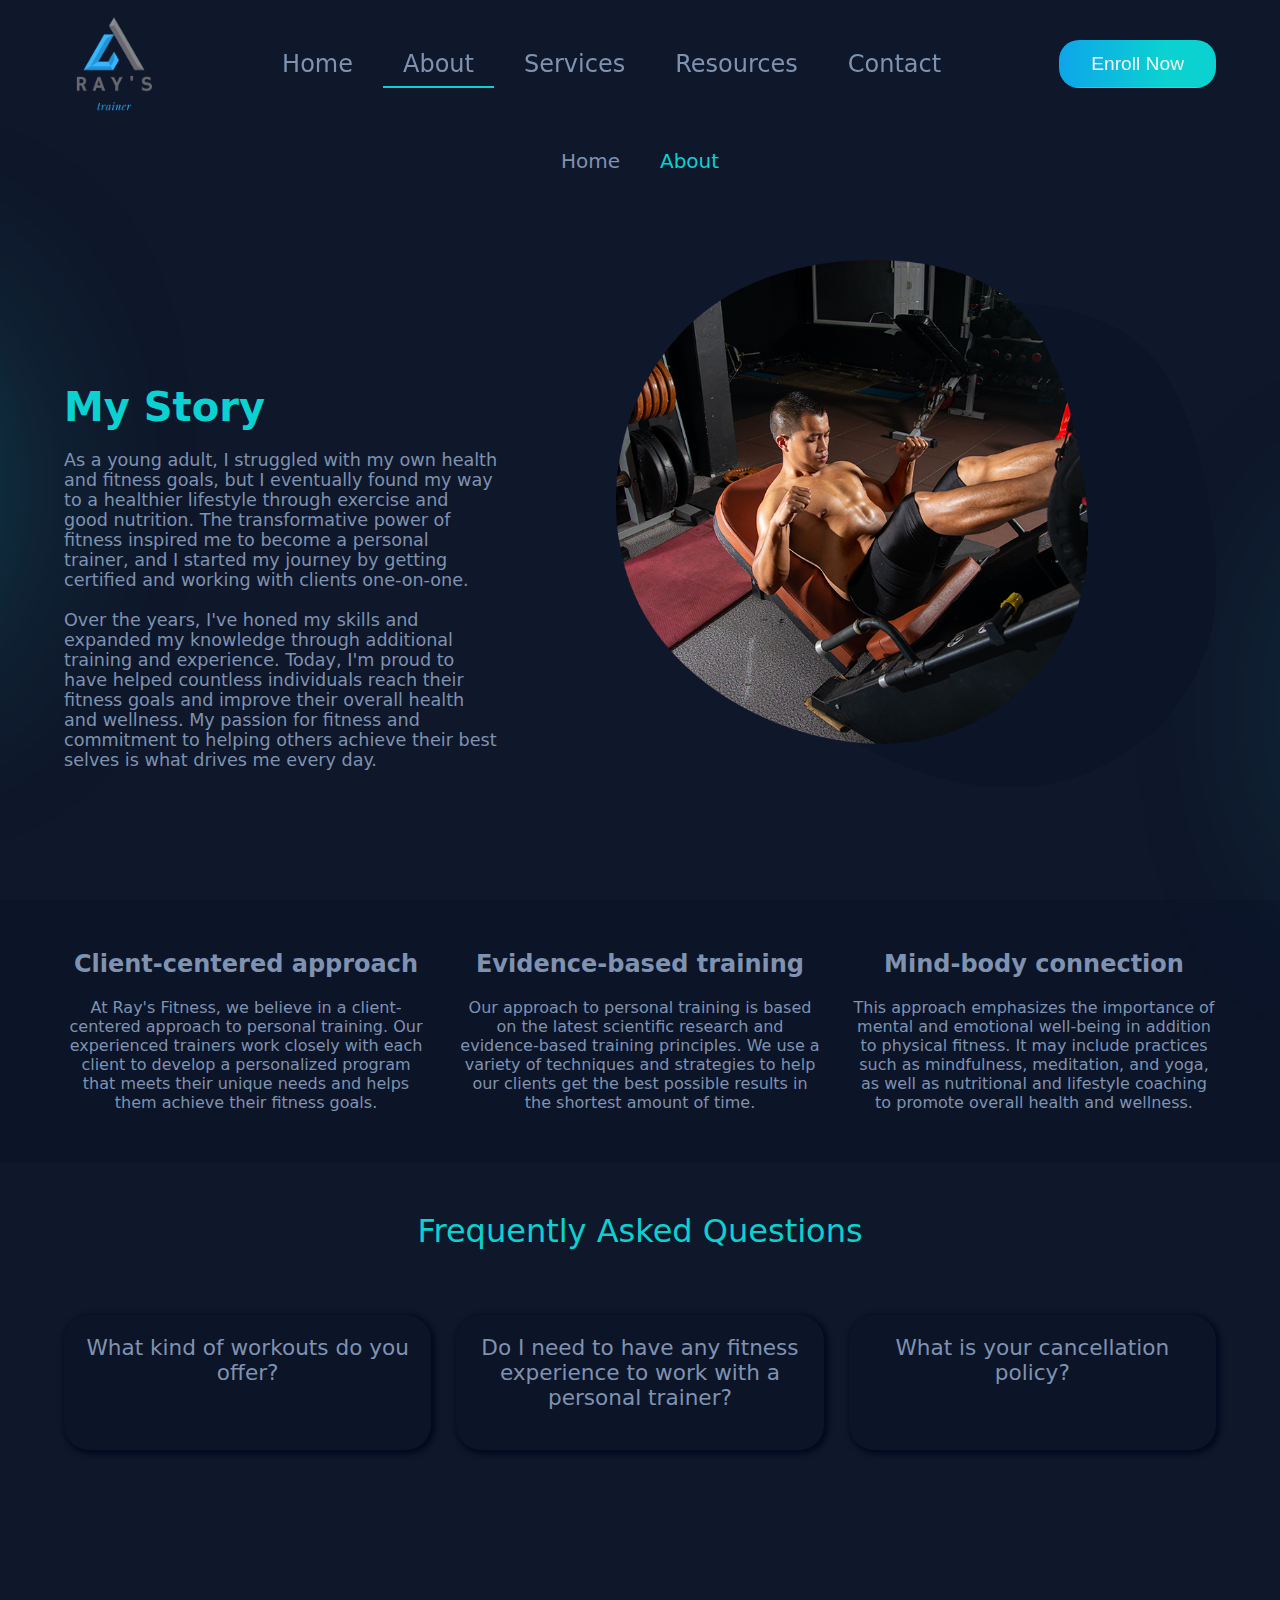
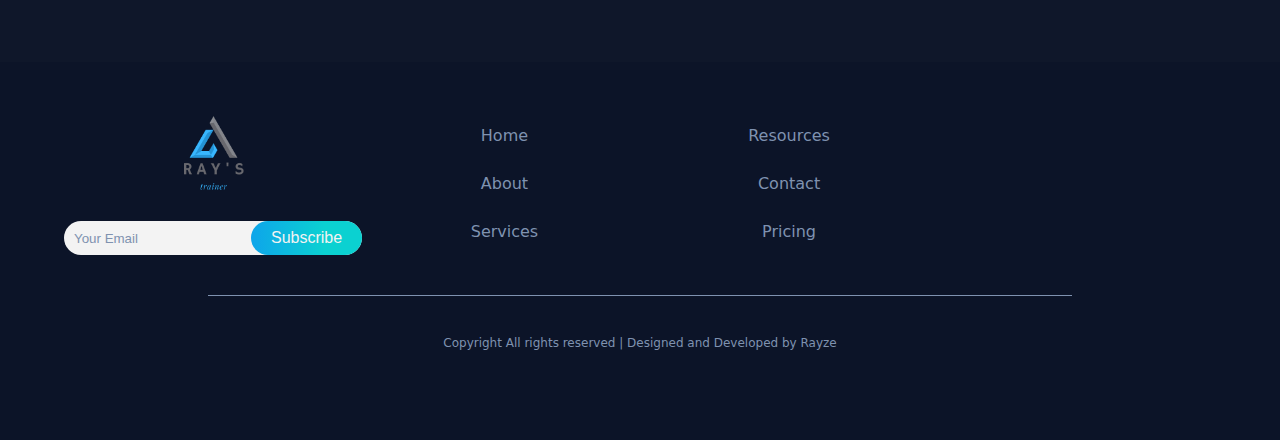
==== about.html @ 21df1b25 "about page" ====
<!DOCTYPE html>
<html lang="en">
  <head>
    <meta charset="UTF-8" />
    <meta http-equiv="X-UA-Compatible" content="IE=edge" />
    <meta name="viewport" content="width=device-width, initial-scale=1.0" />
    <link
      rel="stylesheet"
      href="https://cdnjs.cloudflare.com/ajax/libs/font-awesome/6.3.0/css/all.min.css"
      integrity="sha512-SzlrxWUlpfuzQ+pcUCosxcglQRNAq/DZjVsC0lE40xsADsfeQoEypE+enwcOiGjk/bSuGGKHEyjSoQ1zVisanQ=="
      crossorigin="anonymous"
      referrerpolicy="no-referrer"
    />
    <link
      rel="stylesheet"
      href="https://cdn.jsdelivr.net/npm/swiper@9/swiper-bundle.min.css"
    />
    <link rel="stylesheet" href="/styles/utility.css" />
    <link rel="stylesheet" href="styles/style.css" />
    <title>Document</title>
  </head>
  <body class="body">
    <header class="header index__header">
      <nav class="navbar pc__nav">
        <ul>
          <div class="nav__logo">
            <img src="/assets/Logos/MainLogo.png" />
          </div>
          <div class="nav__items">
            <a href="index.html"><li class="nav__item">Home</li> </a>
            <a href="about.html"
              ><li class="nav__item nav__item--active">About</li>
            </a>
            <a href="services.html"><li class="nav__item">Services</li> </a>
            <a href="resources.html"><li class="nav__item">Resources</li> </a>
            <a href="contact.html"><li class="nav__item">Contact</li> </a>
          </div>
          <div class="nav__cta">
            <a href="pricing.html">
              <button class="btn-primary nav__btn">Enroll Now</button>
            </a>
          </div>
        </ul>
      </nav>
      <button class="hamburger"><div class="bar"></div></button>

      <div class="mobile-nav">
        <div class="mobile-nav__header">
          <img src="/assets/Logos/MainLogo.png" />
          <i class="fa-solid fa-xmark"></i>
        </div>
        <nav class="mobile-nav__body">
          <a class="mobile-nav__item" href="index.html">Home</a>
          <a class="mobile-nav__item" href="about.html">About</a>
          <a class="mobile-nav__item" href="services.html">Services</a>
          <a class="mobile-nav__item" href="resources.html">Resources</a>
          <a class="mobile-nav__item" href="contact.html">Contact </a>
          <a class="mobile-nav__item" href="pricing.html">Enroll Now </a>
        </nav>
      </div>

      <div class="hero hero__side--page">
        <div class="hero__content content__side--page">
          <div class="hero__top">
            <a href="index.html">Home</a>
            <i class="fa-solid fa-chevron-right hero__top-chevron"></i>
            <p>About</p>
          </div>
          <div
            class="hero__description--container side-page__description--container"
          >
            <div class="hero__description--title">
              <h3>My Story</h3>
            </div>
            <div class="hero__description--text side-page__description--text">
              <p>
                As a young adult, I struggled with my own health and fitness
                goals, but I eventually found my way to a healthier lifestyle
                through exercise and good nutrition. The transformative power of
                fitness inspired me to become a personal trainer, and I started
                my journey by getting certified and working with clients
                one-on-one.<br /><br />Over the years, I've honed my skills and
                expanded my knowledge through additional training and
                experience. Today, I'm proud to have helped countless
                individuals reach their fitness goals and improve their overall
                health and wellness. My passion for fitness and commitment to
                helping others achieve their best selves is what drives me every
                day.
              </p>
            </div>
          </div>
          <div class="hero__img--container">
            <div class="hero__img side-page__img">
              <img src="/assets/About/story.png" />
            </div>
          </div>
        </div>
      </div>
    </header>
    <section class="oa">
      <div class="oa__container">
        <div class="oa__item">
          <div class="oa__title">
            <i class="fas fa-handshake"></i>
            <h4>Client-centered approach</h4>
          </div>
          <div class="oa__description">
            At Ray's Fitness, we believe in a client-centered approach to
            personal training. Our experienced trainers work closely with each
            client to develop a personalized program that meets their unique
            needs and helps them achieve their fitness goals.
          </div>
        </div>
        <div class="oa__item">
          <div class="oa__title">
            <i class="fas fa-book"></i>
            <h4>Evidence-based training</h4>
          </div>
          <div class="oa__description">
            Our approach to personal training is based on the latest scientific
            research and evidence-based training principles. We use a variety of
            techniques and strategies to help our clients get the best possible
            results in the shortest amount of time.
          </div>
        </div>
        <div class="oa__item">
          <div class="oa__title">
            <i class="fas fa-balance-scale"></i>
            <h4>Mind-body connection</h4>
          </div>
          <div class="oa__description">
            This approach emphasizes the importance of mental and emotional
            well-being in addition to physical fitness. It may include practices
            such as mindfulness, meditation, and yoga, as well as nutritional
            and lifestyle coaching to promote overall health and wellness.
          </div>
        </div>
      </div>
    </section>

    <section class="faq">
      <div class="faq__container">
        <div class="faq__title">Frequently Asked Questions</div>
        <div class="card faq__item">
          <div class="faq__question">What kind of workouts do you offer?</div>
          <div class="faq__answer">
            We offer a variety of workouts tailored to your fitness level and
            goals, including strength training, cardio, HIIT, and yoga.
          </div>
        </div>
        <div class="card faq__item">
          <div class="faq__question">
            Do I need to have any fitness experience to work with a personal
            trainer?
          </div>
          <div class="faq__answer">
            No, our personal trainers work with people of all fitness levels and
            experience. Whether you're a beginner or an experienced athlete, we
            can help you achieve your goals.
          </div>
        </div>
        <div class="card faq__item">
          <div class="faq__question">What is your cancellation policy?</div>
          <div class="faq__answer">
            We require at least 24 hours notice for cancellations. If you cancel
            within 24 hours of your scheduled session, you may be charged for
            the session.
          </div>
        </div>
      </div>
    </section>

    <!-- <section class="index__cta about__cta">
      <div class="index__cta--container">
        <div class="index__cta--description">
          <p>
            Interested in taking the first step towards your fitness journey?
            Contact me today and let's start working towards your goals
            together!
          </p>
        </div>
        <div class="index__cta--button">
          <a href="pricing.html"
            ><button class="btn-primary">Get in Touch</button></a
          >
        </div>
      </div>
    </section> -->

    <footer class="footer">
      <div class="footer__container">
        <div class="col-1">
          <div class="col-1__img">
            <img src="/assets/Logos/MainLogo.png" />
          </div>
          <div class="col-1__subscribe">
            <input placeholder="Your Email" type="email" />
            <button class="btn-primary">Subscribe</button>
          </div>
        </div>
        <div class="col-2">
          <div class="footer__link"><a href="index.html">Home</a></div>
          <div class="footer__link"><a href="about.html">About</a></div>
          <div class="footer__link"><a href="services.html">Services</a></div>
        </div>
        <div class="col-3">
          <div class="footer__link">
            <a href="resources.html">Resources</a>
          </div>
          <div class="footer__link"><a href="contact.html">Contact</a></div>
          <div class="footer__link"><a href="pricing.html">Pricing</a></div>
        </div>
        <div class="col-4">
          <i class="fa-brands fa-twitter"></i
          ><i class="fa-brands fa-facebook"></i
          ><i class="fa-brands fa-linkedin"></i>
        </div>
        <div class="row-1">
          <p>Copyright All rights reserved | Designed and Developed by Rayze</p>
        </div>
      </div>
    </footer>

    <script src="scripts/script.js"></script>
  </body>
</html>
---- styles/utility.css ----
:root {
  --main: #0c1428;
  --sec: #7f92b0;
  --comp: #0bd1d1;
}

.btn-primary {
  border-radius: 20px;
  cursor: pointer;
  background-image: linear-gradient(
    to right,
    #0ea5ea,
    #0bd1d1,
    #0bd1d1,
    #0ea5ea
  );
  padding: 0.8rem 2rem;
  font-size: 1rem;
  background-size: 200%;
  background-position: left;
  color: #f3f3f3;
  transition: all 0.5s ease;
  border: none;
}
.btn-primary:hover {
  background-position: right;
  transform: translateY(-3px);
}
.card {
  border-radius: 25px;
  background-color: var(--main);
  box-shadow: 2px 2px 5px 2px #010a20;
  z-index: 10;
}
---- styles/style.css ----
* {
  padding: 0;
  margin: 0;
  box-sizing: border-box;
}
@import url("https://fonts.googleapis.com/css2?family=Open+Sans&display=swap");
.body {
  background-color: #0f172a;
  color: var(--sec);
  font-family: system-ui, -apple-system, BlinkMacSystemFont, "Segoe UI", Roboto,
    Oxygen, Ubuntu, Cantarell, "Open Sans", "Helvetica Neue", sans-serif;
}
.box {
  height: 300vh;
}

.body {
  position: relative;
  overflow-x: hidden;
}
section {
  padding: 50px 0px;
  width: 100%;
}
.navbar {
  width: 100%;
  height: 8rem;
  position: fixed;
  /* background-color: var(--main); */
  background-color: transparent;
  transition: 0.5s all;
  z-index: 30;
}
.nav__item {
  z-index: 35;
}
.navbar--border {
  border-bottom: #030e29 1px solid;
  background-color: var(--main);
  z-index: 20;
}
.navbar--hidden {
  transform: translateY(-100%);
}
.navbar ul {
  display: flex;
  align-items: center;
  justify-content: space-between;
  width: 90%;
  max-width: 1600px;
  margin: auto;
  max-height: 8rem;
  padding: 20px 0px;
}
.nav__logo {
  width: 100px;
  height: auto;
  cursor: pointer;
  transition: 0.5s all;
}
.nav__logo img {
  width: 100%;
  height: 100%;
  object-fit: cover;
}
.nav__logo:hover {
  transform: scale(1.15);
}
.nav__items {
  display: flex;
  align-items: center;
  justify-content: center;
}
.nav__items a {
  text-decoration: none;
}
.nav__items li {
  text-decoration: none;
  list-style: none;
  padding: 0px 20px;
  color: var(--sec);
  font-size: 1.5rem;
}
.nav__btn {
  font-size: 1.2rem;
}
.nav__item {
  position: relative;
  margin: 0px 5px;
}

.nav__item::after {
  position: absolute;
  content: "";
  bottom: -10px;
  left: 0;
  width: 0%;
  height: 2px;
  background-color: var(--comp);
  transition: width 0.3s ease-in-out; /* added transition for smooth animation */
}
.nav__item:hover::after {
  width: 100%;
}
.nav__item--active::after {
  position: absolute;
  content: "";
  bottom: -10px;
  left: 0;
  width: 100%;
  height: 2px;
  background-color: var(--comp);
}

/*//// Mobile Nav ////////*/

.hamburger {
  z-index: 10;
  right: 50px;
  top: 30px;
  width: 35px;
  height: 40px;
  position: fixed;
  cursor: pointer;
  appearance: none;
  outline: none;
  border: none;
  background: none;
  display: none;
}
.hamburger .bar,
.hamburger::before,
.hamburger::after {
  z-index: 120;
  content: "";
  display: block;
  width: 100%;
  height: 4px;
  margin: 0.4rem 0px;
  background-color: var(--sec);
}
@media screen and (max-width: 1000px) {
  .hamburger {
    display: block;
  }
  .navbar {
    display: none;
  }
}
.mobile-nav {
  height: 100%;
  width: 50vw;
  background-color: #0d1b3c;
  position: fixed;
  top: 0;
  left: 100%;
  z-index: 115;
  transition: 0.4s ease;
}
.mobile-nav__item {
  border-bottom: #333 1px solid;
}
.mobile-nav__header {
  display: flex;
  align-items: center;
  justify-content: space-between;
  max-width: 90%;
  margin: auto;
  height: 20vh;
}
.mobile-nav img {
  height: 80%;
  width: auto;
  object-fit: cover;
}
.fa-xmark {
  color: var(--sec);
  font-size: 3rem;
  margin-right: 35px;
  cursor: pointer;
}

.is-active {
  left: 50%;
}
.mobile-nav__active {
  overflow-y: hidden;
  transition: 0.4s all;
}
.mobile-nav__active::before {
  z-index: 5;
  position: absolute;
  content: "";
  left: 0;
  top: 0;
  height: 1000%;
  width: 100%;
  background-color: rgba(0, 0, 0, 0.5);
}
.isnt-active {
  display: none;
}
.mobile-nav__body {
  display: none;
  display: flex;
  flex-direction: column;
  justify-content: center;
  align-items: center;
  height: 65vh;
  z-index: 15;
}
.mobile-nav li,
.mobile-nav a {
  list-style: none;
  text-decoration: none;
}
.mobile-nav a {
  color: var(--sec);
  cursor: pointer;
  width: 50%;
  text-align: center;
  padding: 10px 25px;
  font-size: 1.4rem;
  margin: 0.5rem 0;
  border: none;
  transition: background-color 0.5s, color 0.25s;
}

.mobile-nav a:hover {
  background-color: var(--sec);
  color: var(--main);
}
/*Hero Section*/
.hero {
  height: 100vh;
  padding: 0;
  display: flex;
  flex-direction: column;
  align-items: center;
  justify-content: center;
}
.hero__content {
  align-self: self-end;
  display: grid;
  grid-template-columns: 1fr 1fr;
  width: 90%;
  max-width: 1200px;
  height: 80%;
  margin: auto;
  grid-gap: 10px;
}
.hero__description--container {
  position: relative;
  align-self: center;
  display: flex;
  align-items: start;
  height: 50%;
  justify-content: space-around;
  flex-direction: column;
  text-align: left;
}
.hero__description--container::before {
  content: "";
  position: absolute;
  top: 0px;
  left: -400px;
  height: 200px;
  width: 250px;
  background-color: #0bd1d1;
  border-radius: 50%;
  filter: blur(130px);
  z-index: -10;
}

.hero__description--title {
  padding: 0;
  font-size: 2.25rem;
}
.hero__description--title span {
  background: linear-gradient(to right, #0ea5ea, #0bd1d1);
  background-clip: text;
  -webkit-background-clip: text; /* for Safari */
  color: transparent;
  -webkit-text-fill-color: transparent; /* for Safari */
}
.cursor {
  display: inline-block;
  width: 0.5rem;
  height: 2rem;
  margin-left: 0.5rem;
  background-color: var(--sec);
  animation: blink 1s infinite;
}

@keyframes blink {
  from {
    opacity: 1;
  }
  to {
    opacity: 0;
  }
}
.cursor.hidden {
  visibility: hidden;
}

.hero__description--text p {
  font-size: 1.75rem;
}
.hero__img--container {
  display: flex;
  align-items: center;
  justify-content: center;
  padding: 0;
}
.hero__img {
  position: relative;
  width: 60%;
  height: auto;
  z-index: 5;
}
.hero__img img {
  width: 100%;
  height: 100%;
  object-fit: cover;
}
.hero__img img {
  z-index: 5;
}
.hero__img::before {
  content: "";
  position: absolute;
  bottom: 0px;
  right: -400px;
  height: 170px;
  width: 200px;
  background-color: #0bd1d1;
  border-radius: 50%;
  filter: blur(130px);
  z-index: -1;
}
.cta__btn {
  padding: 1rem 3rem;
  font-size: 1.75rem;
}
.brand__logos {
  /* border: var(--comp) 2px solid; */

  width: 90%;
  max-width: 1200px;
  padding: 20px 0px;
  margin: auto;
  transform: translateY(-83%);
  z-index: 10;
}
.brand__logos--container {
  height: 80%;
  width: 70%;
  margin: auto;
  display: grid;
  grid-template-columns: repeat(5, 1fr);
}

.brand__logos--item {
  width: 65%;
  height: auto;
  align-self: center;
  margin: auto;
}
.brand__logos--item img {
  width: 75%;
  height: auto;
  object-fit: cover;
  filter: grayscale(1);
  transition: 0.7s all;
}
.brand__logos--item img:hover {
  filter: grayscale(0);
}
.img__test {
  width: 500px;
  height: 500px;
  position: relative;
}

.img__test img {
  width: 100%;
  height: 100%;
  object-fit: cover;
}

.perks {
  width: 100%;
}
.perks__container {
  width: 90%;
  max-width: 1200px;
  display: grid;
  grid-template-columns: repeat(3, 1fr);
  margin: auto;
  grid-gap: 25px;
}
.perk__card {
  padding: 20px 40px;
  transition: 0.2s all;
}
.perk__card--title {
  font-size: 1.5rem;
  display: flex;
  align-items: center;
  justify-content: left;
}
.perk__card--title i {
  margin-right: 5px;
}
.perk__card:hover {
  transform: translateY(-2%);
  cursor: default;
}
.perk__card:hover .perk__card--title {
  color: var(--comp);
}
.services {
  padding: 50px 0px;
}

.services__container {
  display: flex;
  align-items: center;
  justify-content: space-evenly;
  width: 1200px;
  height: 200px;
  padding: 10px 20px;
  margin: auto;
}
.services__header--title {
  color: var(--comp);
  font-size: 1.25rem;
}
.services__header--tagline {
  font-size: 1.1rem;
}
.services__header--container {
  padding: 0px 20px;
  max-width: 250px;
}
.swiper__container {
  width: 70%;
  height: 100%;
  display: flex;
  align-items: center;
  justify-content: space-around;
}
.swiper {
  height: 100%;
  width: 90%;
  position: relative;
  margin: auto;
}

.swiper-next,
.swiper-prev {
  color: var(--sec);
  border: 2px solid var(--sec);
  border-radius: 50%;
  /* padding: 0px 10px; */
  width: 30px;
  height: 30px;
  transition: 0.3s all;
  display: flex;
  align-items: center;
  justify-content: center;
  margin: 10px;
  cursor: pointer;
}

.swiper-next:hover,
.swiper-prev:hover {
  color: var(--comp);
  border-color: var(--comp);
}
.swiper-next::after,
.swiper-prev::after {
  display: none;
}
.swiper-slide {
  width: 100%;
  height: 100%;
  background-image: url("/assets/Index/groupTraining.jpg");
  background-repeat: none;
  background-size: cover;
  position: relative;

  border-radius: 15px;
}

.swiper-slide__container {
  width: 100%;
  height: 100%;
  display: flex;
  align-items: center;
  justify-content: center;
  flex-direction: column;
  border-radius: 15px;
  opacity: 0;
  transition: 0.3s all;
  transition-delay: 0.3s;
  z-index: 10;
}
.swiper-slide__container button,
.swiper-slide__container h4 {
  z-index: 10 !important;
}
.swiper-slide:hover .swiper-slide__container {
  opacity: 1;
}
.swiper-slide__container button {
  font-size: 0.75rem;
  padding: 0.5rem 1rem;
  margin-top: 10px;
}
.swiper-slide__container h4 {
  color: var(--main);
  font-size: 1.25rem;
  font-weight: bold;
}
.swiper-slide::after {
  position: absolute;
  content: "";
  bottom: 0;
  left: 0;
  height: 0%;
  width: 100%;
  /* background-color: #080564; */
  background-color: var(--comp);
  opacity: 0.3;
  transition: 0.4s all;
  z-index: -1;
  border-bottom-left-radius: 15px;
  border-bottom-right-radius: 15px;
}
.swiper-slide::before {
  position: absolute;
  content: "";
  top: 0;
  left: 0;
  height: 0%;
  width: 100%;
  background-color: #0bd1d1;
  opacity: 0.3;
  transition: 0.4s all;
  z-index: -1;
  border-top-right-radius: 15px;
  border-top-left-radius: 15px;
}
.swiper-slide:hover::before {
  height: 50%;
}
.swiper-slide:hover::after {
  height: 50%;
}
.services__card--1 {
  background-image: url("/assets/Index/oneOnOne.jpg");
}
.services__card--2 {
  background-image: url("/assets/Index/groupTraining.jpg");
}
.services__card--3 {
  background-image: url("/assets/Index/onlineCommunication.jpg");
}
.services__card--4 {
  background-image: url("/assets/Index/neutrition.jpg");
}
.services__card--5 {
  background-image: url("/assets/Index/assesments.jpg");
}
.services__card--6 {
  background-image: url("/assets/Index/specialTraining.jpg");
}
.testimonials {
  width: 100%;
  padding: 50px 0px;
}
.testimonials__container {
  width: 90%;
  max-width: 1200px;
  display: flex;
  flex-direction: column;
  align-items: center;
  justify-content: center;
  margin: auto;
  background-color: var(--main);
}
.testimonials__tabs--container {
  display: grid;
  grid-template-columns: 1fr 1fr 1fr;
  background-color: #0f172a;
  width: 100%;
  grid-gap: 25px;
}
.testimonials__header {
  margin: auto;
  padding: 30px 0px;
  cursor: pointer;
  width: 100%;
  position: relative;
}
.testimonials__header--img {
  width: 100px;
  margin: auto;
  height: 100px;
  margin-bottom: 10px;
}
.testimonials__header--img img {
  width: 100%;
  height: 100%;
  object-fit: cover;
  border-radius: 50%;
}
.testimonials__header--description {
  font-size: 1.1rem;
  text-align: center;
}
.testimonials__content {
  display: none;
}
.testimonials__content--title {
  font-size: 1.75rem;
  font-weight: bold;
  text-align: center;
  padding: 20px 0px;
  color: var(--comp);
}
.testimonials__content--description {
  font-size: 1.25rem;
  text-align: center;
  padding: 20px 30px;
}

.testimonials__content--container {
  box-shadow: 2px 4px 5px 2px #010a20;
}

.testimonials__header::before {
  content: "";
  position: absolute;
  bottom: 0;
  left: 50%;
  transform: translateX(-50%);
  border-style: solid;
  border-width: 25px 25px 25px 25px;
  border-color: transparent transparent var(--main) transparent;
  opacity: 0;
}
.testimonials__header:hover::before {
  opacity: 1;
}
.testimonials__header:hover .testimonials__header--description {
  color: var(--comp);
}

.testimonials__header--active {
  position: relative;
}
.testimonials__header--active::before {
  content: "";
  position: absolute;
  bottom: 0;
  left: 50%;
  transform: translateX(-50%);
  border-style: solid;
  border-width: 25px 25px 25px 25px;
  border-color: transparent transparent var(--main) transparent;
  opacity: 1;
}
.testimonials__header--active .testimonials__header--description {
  color: var(--comp);
}
.testimonials__content--active {
  display: block;
}
.index__cta {
  padding: 50px 0px;
  width: 100%;
}
.index__cta--container {
  display: flex;
  flex-direction: column;
  align-items: center;
  justify-content: center;
  position: relative;
}
.index__cta--container::before {
  content: "";
  position: absolute;
  left: 42.5%;
  bottom: -20px;
  width: 250px;
  height: 200px;
  border-radius: 50%;
  z-index: -1;
  filter: blur(90px);
  background-color: var(--comp);
}
.index__cta--title {
  font-size: 2.5rem;
  color: var(--comp);
  padding-bottom: 20px;
}
.index__cta--description {
  font-size: 1.5rem;
  padding-bottom: 20px;
}
.index__cta button {
  font-size: 1.5rem;
}
.footer {
  width: 100%;
  background-color: var(--main);
  padding: 50px 0px;
}
.footer__container {
  display: grid;
  grid-template-columns: repeat(4, 1fr);
  width: 90%;
  max-width: 1200px;
  margin: auto;
}
.col-1__img {
  width: 75px;
  height: auto;
  margin: auto;
  margin-bottom: 30px;
}
.col-1__img img {
  width: 100%;
  height: 100%;
  object-fit: cover;
}
.col-1__subscribe {
  background-color: #f3f3f3;
  border-radius: 20px;
  display: flex;
  align-items: center;
  justify-content: space-between;
  /* padding: 15px; */
}
.col-1__subscribe input {
  border: none;
  outline: none;
  background-color: inherit;
  margin-left: 10px;
}
.col-1__subscribe input:focus .col-1__subscribe {
  border: 1px solid var(--comp);
}
.col-1__subscribe input::placeholder {
  color: var(--sec);
}
.col-1__subscribe button {
  font-size: 1rem;
  padding: 0.5rem 1.25rem;
}
.col-1__subscribe button:hover {
  transform: translateY(0);
}
.col-1,
.col-2,
.col-3,
.col-4 {
  display: flex;
  flex-direction: column;
  align-items: center;
  justify-content: space-around;
}

.footer__link a {
  text-decoration: none;
  color: var(--sec);
  transition: 0.3s all;
}
.footer__link a:visited {
  color: inherit;
}
.footer__link a:hover {
  color: var(--comp);
}
.col-4 {
  font-size: 1.75rem;
}
.col-4 i {
  cursor: pointer;
  transition: 0.2s all;
}
.col-4 i:hover {
  transform: translateY(-10%);
  color: var(--comp);
}
.row-1 {
  padding: 40px 0px;
  grid-column: 1 / span 4;
}
.row-1 p {
  padding-top: 40px;
  border-top: 1px solid var(--sec);
  width: 75%;
  margin: auto;
  text-align: center;
  font-size: 0.75rem;
}
.content__side--page {
  display: grid;
  grid-template-columns: 1fr 1fr;
}
.hero__top {
  display: flex;
  align-items: center;
  justify-content: center;
  grid-column: 1 / span 2;
  margin: 40px 0px;
}
.hero__top i {
  margin: 0px 20px;
  transform: translateY(20%);
  font-size: 1.25rem;
}
.hero__top a {
  color: var(--sec);
  cursor: pointer;
  transition: 0.3s all;
  font-size: 1.25rem;
  text-decoration: none;
}
.hero__top a:hover {
  color: var(--comp);
}
.hero__top p {
  font-size: 1.25rem;
  color: var(--comp);
}
.side-page__img {
  width: 600px;
  height: auto;
}

.side-page__description--text p {
  font-size: 1.1rem;
  font-weight: 500;
}
.hero__description--title h3 {
  font-size: 2.5rem;
  margin-bottom: 20px;
  color: var(--comp);
}
.side-page__description--container {
  width: 80%;
}
.oa {
  background-color: var(--main);
}
.oa__container {
  display: grid;
  grid-template-columns: repeat(3, 1fr);
  width: 90%;
  grid-gap: 30px;
  max-width: 1200px;
  margin: auto;
}

.oa__item {
  text-align: center;
  cursor: default;
}
.oa__title {
  font-size: 1.5rem;
  transition: all 0.3s;
  margin-bottom: 20px;
}
.oa__title i {
  font-size: 3.5rem;
  margin-bottom: 10px;
}
.oa__item:hover .oa__title {
  color: var(--comp);
}
.faq {
  min-height: 500px;
}
.faq__container {
  width: 90%;
  max-width: 1200px;
  display: grid;
  grid-template-columns: repeat(3, 1fr);
  margin: auto;
  grid-gap: 25px;
}
.faq__title {
  grid-column: 1 / span 3;
  margin-bottom: 40px;
  font-size: 2rem;
  text-align: center;
  color: var(--comp);
}
.faq__item {
  text-align: center;
  padding: 20px;
}
.faq__question {
  font-size: 1.35rem;
  margin-bottom: 20px;
  transition: 0.3s all;
}
.faq__answer {
  font-size: 1rem;
  max-height: 0px;
  /* display: none; */
  overflow: hidden;
  transition: all 1s;
}
.faq__item:hover .faq__question {
  color: var(--comp);
}
.faq__item:hover .faq__answer {
  max-height: 400px;
  opacity: 1;
}
.about__cta {
  max-width: 600px;
  text-align: center;
  margin: auto;
}
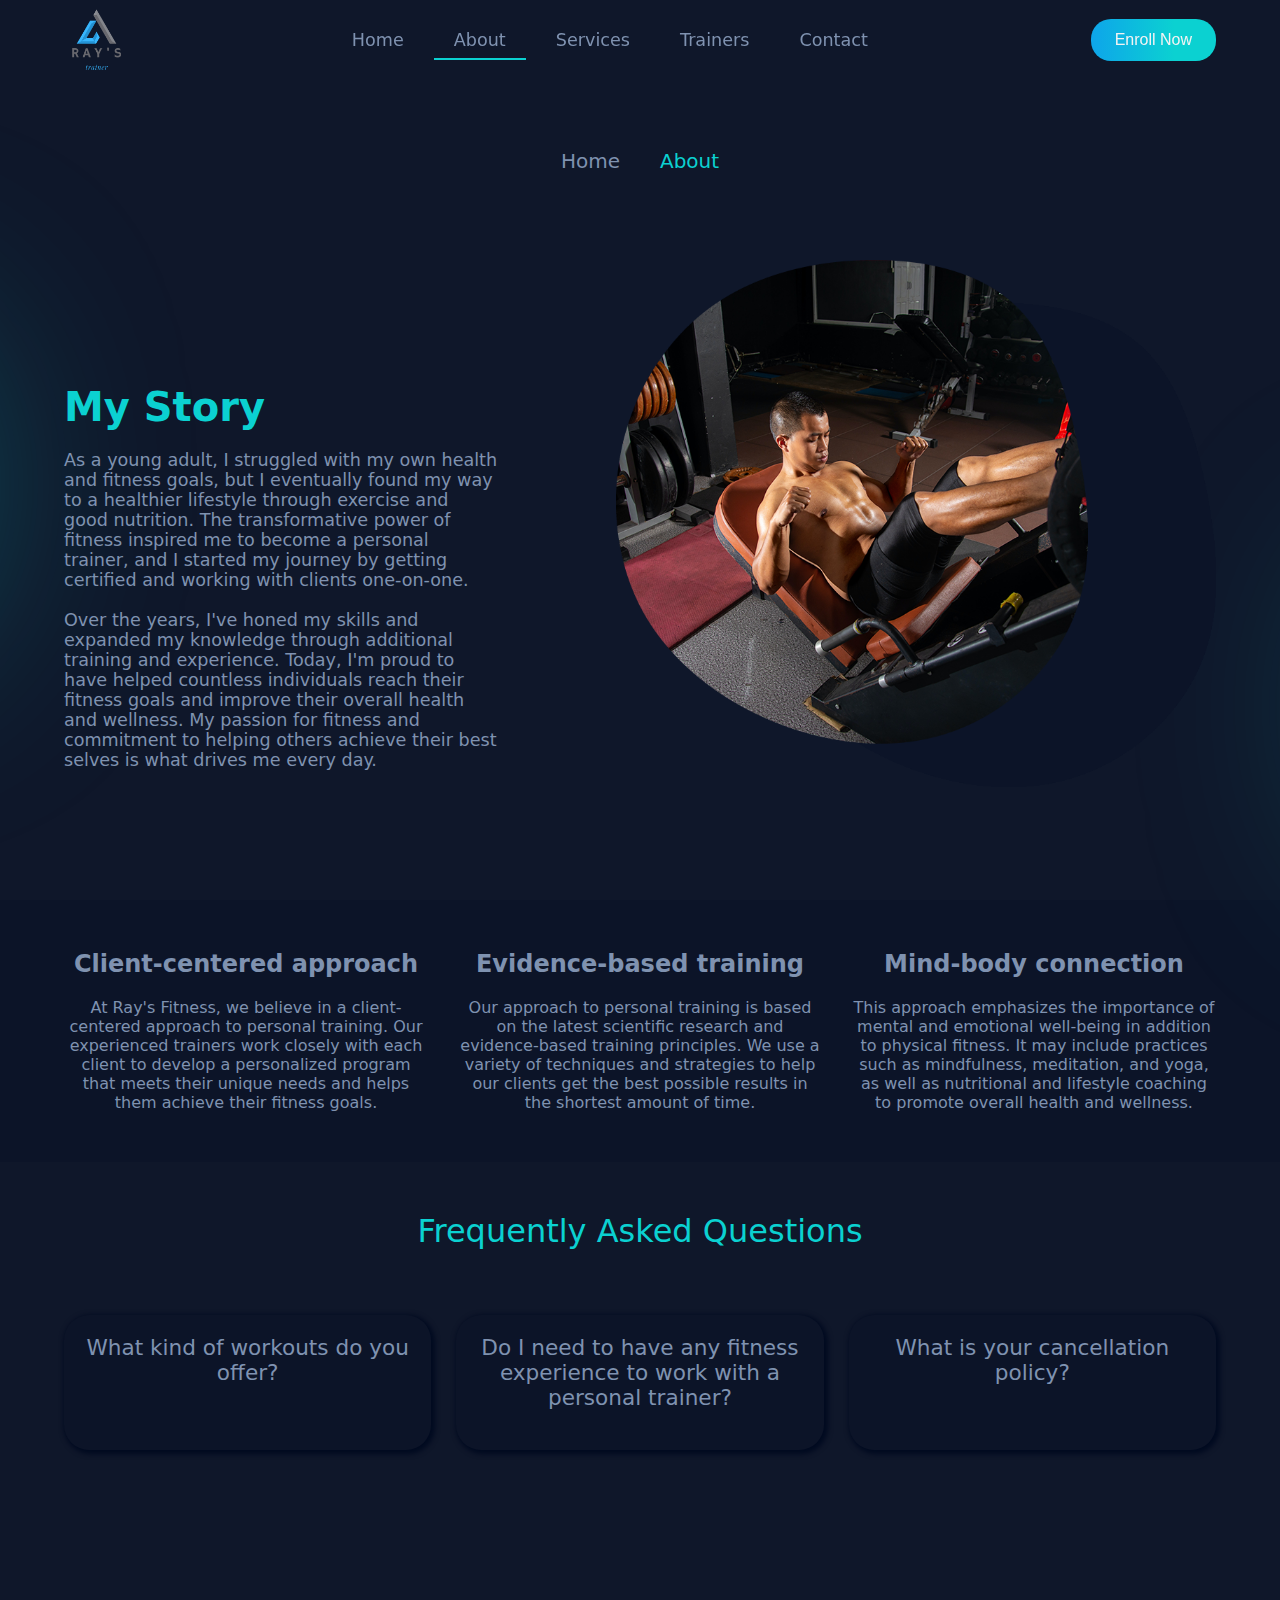
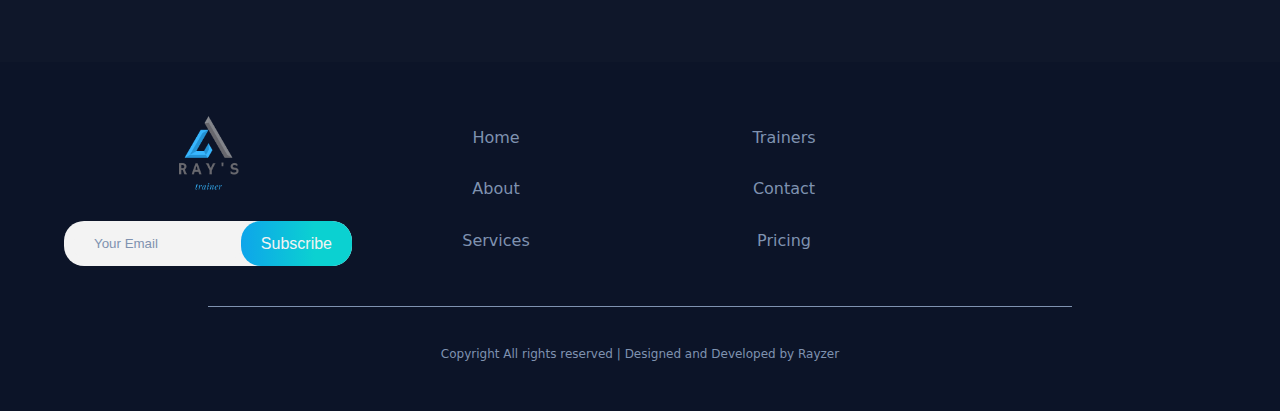
==== commit 14612b26: "trainers intro" ====
--- a/about.html
+++ b/about.html
@@ -32,7 +32,7 @@
               ><li class="nav__item nav__item--active">About</li>
             </a>
             <a href="services.html"><li class="nav__item">Services</li> </a>
-            <a href="resources.html"><li class="nav__item">Resources</li> </a>
+            <a href="trainers.html"><li class="nav__item">Trainers</li> </a>
             <a href="contact.html"><li class="nav__item">Contact</li> </a>
           </div>
           <div class="nav__cta">
@@ -53,7 +53,7 @@
           <a class="mobile-nav__item" href="index.html">Home</a>
           <a class="mobile-nav__item" href="about.html">About</a>
           <a class="mobile-nav__item" href="services.html">Services</a>
-          <a class="mobile-nav__item" href="resources.html">Resources</a>
+          <a class="mobile-nav__item" href="trainers.html">Trainers</a>
           <a class="mobile-nav__item" href="contact.html">Contact </a>
           <a class="mobile-nav__item" href="pricing.html">Enroll Now </a>
         </nav>
@@ -205,7 +205,7 @@
         </div>
         <div class="col-3">
           <div class="footer__link">
-            <a href="resources.html">Resources</a>
+            <a href="trainers.html">Trainers</a>
           </div>
           <div class="footer__link"><a href="contact.html">Contact</a></div>
           <div class="footer__link"><a href="pricing.html">Pricing</a></div>
@@ -216,7 +216,9 @@
           ><i class="fa-brands fa-linkedin"></i>
         </div>
         <div class="row-1">
-          <p>Copyright All rights reserved | Designed and Developed by Rayze</p>
+          <p>
+            Copyright All rights reserved | Designed and Developed by Rayzer
+          </p>
         </div>
       </div>
     </footer>
--- a/styles/style.css
+++ b/styles/style.css
@@ -24,7 +24,7 @@
 }
 .navbar {
   width: 100%;
-  height: 8rem;
+  max-height: 5rem;
   position: fixed;
   /* background-color: var(--main); */
   background-color: transparent;
@@ -49,11 +49,11 @@
   width: 90%;
   max-width: 1600px;
   margin: auto;
-  max-height: 8rem;
+  max-height: 5rem;
   padding: 20px 0px;
 }
 .nav__logo {
-  width: 100px;
+  width: 65px;
   height: auto;
   cursor: pointer;
   transition: 0.5s all;
@@ -79,10 +79,11 @@
   list-style: none;
   padding: 0px 20px;
   color: var(--sec);
-  font-size: 1.5rem;
+  font-size: 1.1rem;
 }
 .nav__btn {
-  font-size: 1.2rem;
+  font-size: 1rem;
+  padding: 0.75rem 1.5rem;
 }
 .nav__item {
   position: relative;
@@ -344,14 +345,18 @@
   font-size: 1.75rem;
 }
 .brand__logos {
-  /* border: var(--comp) 2px solid; */
-
+  position: relative;
   width: 90%;
   max-width: 1200px;
   padding: 20px 0px;
   margin: auto;
-  transform: translateY(-83%);
   z-index: 10;
+}
+.brand__logos--title {
+  text-align: center;
+  margin-bottom: 40px;
+  font-size: xx-large;
+  color: var(--comp);
 }
 .brand__logos--container {
   height: 80%;
@@ -410,6 +415,22 @@
   align-items: center;
   justify-content: left;
 }
+.perk__card--1 {
+  position: relative;
+  z-index: 1;
+}
+/* .perk__card--1::before {
+  content: "";
+  position: absolute;
+  left: -100%;
+  top: 0;
+  width: 250px;
+  height: 200px;
+  border-radius: 50%;
+  z-index: -1;
+  filter: blur(90px);
+  background-color: var(--comp);
+} */
 .perk__card--title i {
   margin-right: 5px;
 }
@@ -432,7 +453,21 @@
   height: 200px;
   padding: 10px 20px;
   margin: auto;
-}
+  position: relative;
+  z-index: 10;
+}
+/* .services__container::before {
+  content: "";
+  position: absolute;
+  right: -30%;
+  bottom: 0;
+  width: 250px;
+  height: 200px;
+  border-radius: 50%;
+  z-index: -1;
+  filter: blur(90px);
+  background-color: var(--comp);
+} */
 .services__header--title {
   color: var(--comp);
   font-size: 1.25rem;
@@ -581,6 +616,14 @@
   width: 100%;
   padding: 50px 0px;
 }
+.testimonials--title {
+  font-size: xx-large;
+  text-align: center;
+  justify-content: center;
+  margin-bottom: 30px;
+  color: var(--comp);
+}
+
 .testimonials__container {
   width: 90%;
   max-width: 1200px;
@@ -661,6 +704,7 @@
 
 .testimonials__header--active {
   position: relative;
+  background-color: var(--main);
 }
 .testimonials__header--active::before {
   content: "";
@@ -760,6 +804,7 @@
 .col-1__subscribe button {
   font-size: 1rem;
   padding: 0.5rem 1.25rem;
+  min-height: 100%;
 }
 .col-1__subscribe button:hover {
   transform: translateY(0);
@@ -797,7 +842,7 @@
   color: var(--comp);
 }
 .row-1 {
-  padding: 40px 0px;
+  padding: 40px 0px 0px 0px;
   grid-column: 1 / span 4;
 }
 .row-1 p {
@@ -929,3 +974,409 @@
   text-align: center;
   margin: auto;
 }
+.services-page {
+  padding: 100px 0px;
+}
+.services-page__container {
+  display: grid;
+  grid-template-columns: repeat(3, 1fr);
+  margin: auto;
+  width: 90%;
+  max-width: 1200px;
+  grid-gap: 25px;
+}
+
+.services__img {
+  width: 100%;
+  height: auto;
+  position: relative;
+}
+.services__img img {
+  border-top-left-radius: 15px;
+  border-top-right-radius: 15px;
+  width: 100%;
+  height: 100%;
+  object-fit: cover;
+}
+.services__img--button {
+  position: absolute;
+  top: 50%;
+  left: 50%;
+  transform: translate(-50%, -50%);
+  z-index: 10;
+  opacity: 0;
+  transition-delay: 0.3s all;
+  transition: 0.3s all;
+}
+.services__img--button a {
+  text-decoration: none;
+}
+.services__img--button a:visited {
+  color: inherit;
+}
+.services__content {
+  padding: 10px 20px;
+}
+.services__content--title {
+  font-size: 1.25rem;
+  margin-bottom: 20px;
+}
+.services__img::after {
+  position: absolute;
+  content: "";
+  left: 0;
+  right: 0;
+  width: 100%;
+  height: 98.8%;
+  border-top-left-radius: 15px;
+  border-top-right-radius: 15px;
+  background-color: transparent;
+  z-index: 5;
+  transition: 0.3s all;
+}
+.services__item:hover .services__img::after {
+  background-color: rgba(0, 0, 0, 0.5);
+}
+.services__item:hover .services__img--button {
+  opacity: 1;
+}
+.services__item {
+  transition: all 0.3s;
+}
+.services__item:hover {
+  transform: translateY(-3%);
+}
+.services__item:hover .services__content--title h4 {
+  color: var(--comp);
+}
+.content__services {
+  grid-gap: 50px;
+}
+.content__services .hero__description--container {
+  width: 110%;
+}
+.contact {
+  width: 100%;
+  height: 100vh;
+  padding: 0;
+}
+.contact__container {
+  width: 100%;
+  height: 100%;
+  display: grid;
+  grid-template-columns: 1fr 1fr;
+}
+.contact__content--container {
+  display: flex;
+  align-content: center;
+  justify-content: center;
+  flex-direction: column;
+  width: 100%;
+  height: 100%;
+  margin: auto;
+  position: relative;
+}
+.contact__content--container::after {
+  content: "";
+  z-index: -1;
+  border-radius: 50%;
+  position: absolute;
+  width: 350px;
+  height: 350px;
+  left: -25%;
+  bottom: -25%;
+  background-color: var(--comp);
+  filter: blur(200px);
+}
+.contact__content--top {
+  width: 75%;
+  max-width: 450px;
+  background-color: rgb(127, 146, 176, 0.3);
+  padding: 20px 40px;
+  margin-left: auto;
+  margin-right: auto;
+  position: relative;
+  margin-bottom: 40px;
+  border-radius: 25px;
+  border: 1px solid var(--comp);
+}
+.contact__content--title {
+  font-size: 1.5rem;
+  color: var(--comp);
+  text-align: center;
+  margin-bottom: 20px;
+}
+.contact__content--description {
+  font-size: 1.25rem;
+  color: var(--sec);
+  text-align: center;
+}
+.contact__content--icon {
+  position: absolute;
+  top: 50%;
+  right: 0;
+  height: 50px;
+  width: 50px;
+  background-color: var(--comp);
+  transform: translate(50%, -50%);
+  display: flex;
+  align-items: center;
+  justify-content: center;
+  box-shadow: 3px 3px 25px 5px var(--main);
+}
+.contact__content--icon i {
+  font-size: 1.25rem;
+  color: var(--main);
+}
+.contact__content--bottom {
+  display: flex;
+  align-items: center;
+  justify-content: center;
+  font-size: 1.5rem;
+  text-align: center;
+}
+.contact__content--bottom span {
+  margin: 40px 0px;
+  color: var(--comp);
+}
+.contact__content--phone,
+.contact__content--email {
+  transition: 0.4s all;
+  cursor: pointer;
+}
+.contact__content--phone:hover,
+.contact__content--email:hover {
+  color: var(--comp);
+}
+.contact__form {
+  background-image: url("/assets/contact.jpg");
+  background-repeat: none;
+  background-size: cover;
+  /* z-index: -1; */
+  position: relative;
+  display: flex;
+  align-items: center;
+  justify-content: center;
+  flex-direction: column;
+}
+.contact__form * {
+  z-index: 10;
+}
+.contact__form::after {
+  position: absolute;
+  content: "";
+  left: 0;
+  top: 0;
+  width: 100%;
+  height: 100%;
+  z-index: 0;
+  background-color: rgba(12, 20, 40, 0.8);
+}
+.contact__form--title {
+  text-align: center;
+  color: var(--comp);
+  z-index: 10;
+  font-size: 1.75rem;
+  margin-bottom: 20px;
+}
+.form {
+  margin: auto;
+  z-index: 10;
+  width: 75%;
+  /* max-width: 450px; */
+  display: flex;
+  flex-direction: column;
+  align-items: center;
+  justify-content: center;
+  padding: 0;
+}
+input {
+  width: 100%;
+  padding: 10px 20px;
+  margin: 5px 0px;
+  z-index: 10;
+  outline: none;
+  border-radius: 15px;
+  border: 1px solid var(--comp);
+  background-color: rgba(12, 20, 40, 0.3);
+  backdrop-filter: blur(5px);
+}
+.name-inputs {
+  width: 100%;
+  display: flex;
+  justify-content: space-between;
+}
+.name-inputs input {
+  width: 48%;
+}
+textarea {
+  width: 100%;
+  border: none;
+  height: 150px;
+  border-radius: 15px;
+  padding: 15px;
+  border: 1px solid var(--comp);
+  background-color: rgba(12, 20, 40, 0.3);
+  backdrop-filter: blur(5px);
+}
+.form__footer {
+  width: 100%;
+  display: flex;
+  align-items: center;
+  justify-content: space-between;
+  margin-top: 20px;
+}
+.checkbox__container {
+  display: flex;
+  align-items: center;
+  justify-content: space-between;
+  width: 50%;
+}
+.checkbox__container label {
+  font-size: 1.1rem;
+}
+.custom-checkbox {
+  /* Hide the default checkbox */
+  margin: 0;
+  width: 20px;
+  height: 20px;
+  /* Create a custom box */
+  display: inline-block;
+}
+.trainers--title {
+  text-align: center;
+  font-size: xx-large;
+  color: var(--comp);
+  margin-bottom: 30px;
+}
+.trainers__container {
+  display: grid;
+  grid-template-columns: repeat(3, 1fr);
+  width: 90%;
+  max-width: 1200px;
+  grid-gap: 40px;
+  margin: auto;
+}
+.trainer__item--img {
+  width: 100%;
+  height: 100%;
+}
+.trainer__item--img img {
+  width: 100%;
+  height: 100%;
+  object-fit: cover;
+  border-radius: 25px;
+}
+.trainer__item--content {
+  text-align: center;
+  margin-top: 20px;
+  font-size: x-large;
+  margin-bottom: 40px;
+}
+.trainers__cta {
+  width: 100%;
+  display: flex;
+  align-items: center;
+  justify-content: center;
+  margin-top: 20px;
+}
+.trainers button {
+  align-self: center;
+}
+
+.trainers__top {
+  height: 8rem;
+  display: flex;
+  align-items: end;
+  justify-content: center;
+}
+.trainers__top i {
+  margin: 0px 20px;
+  transform: translateY(20%);
+  font-size: 1.25rem;
+}
+.trainers__top a {
+  color: var(--sec);
+  cursor: pointer;
+  transition: 0.3s all;
+  font-size: 1.25rem;
+  text-decoration: none;
+}
+.trainers__top a:hover {
+  color: var(--comp);
+}
+.trainers__top p {
+  font-size: 1.25rem;
+  color: var(--comp);
+}
+.trainers__top i {
+  transform: translateY(-5%);
+}
+.counters__container {
+  width: 90%;
+  max-width: 1000px;
+  margin: auto;
+  display: grid;
+  grid-template-columns: repeat(3, 1fr);
+  grid-gap: 75px;
+}
+.counters__item {
+  display: flex;
+  align-items: center;
+  justify-content: space-between;
+  flex-direction: column;
+  padding: 50px 0px;
+}
+.counters__item--number {
+  font-size: 2.5rem;
+  font-weight: bold;
+  margin-bottom: 15px;
+  transition: 0.3s all;
+}
+.counters__item--tagline {
+  font-size: 1rem;
+}
+.counters__item:hover .counters__item--number {
+  color: var(--comp);
+}
+.trainers-intro__container {
+  display: flex;
+  align-items: center;
+  justify-content: center;
+  flex-direction: column;
+  width: 90%;
+  max-width: 1200px;
+  margin: auto;
+}
+.trainers-intro__item {
+  display: grid;
+  grid-template-columns: 1fr 1fr;
+  margin-bottom: 40px;
+  grid-gap: 100px;
+}
+.trainers-intro__img {
+  width: 100%;
+  height: auto;
+}
+.trainers-intro__img img {
+  width: 100%;
+  height: 100%;
+  object-fit: cover;
+}
+.trainers-intro__content {
+  display: flex;
+  flex-direction: column;
+  align-items: start;
+  justify-content: center;
+}
+.trainers-intro__item--title {
+  margin-bottom: 20px;
+  font-size: 2rem;
+  transition: 0.3s all;
+}
+.trainers-intro__item--description {
+  font-size: 1.25rem;
+}
+.trainers-intro__item:hover .trainers-intro__item--title {
+  color: var(--comp);
+}
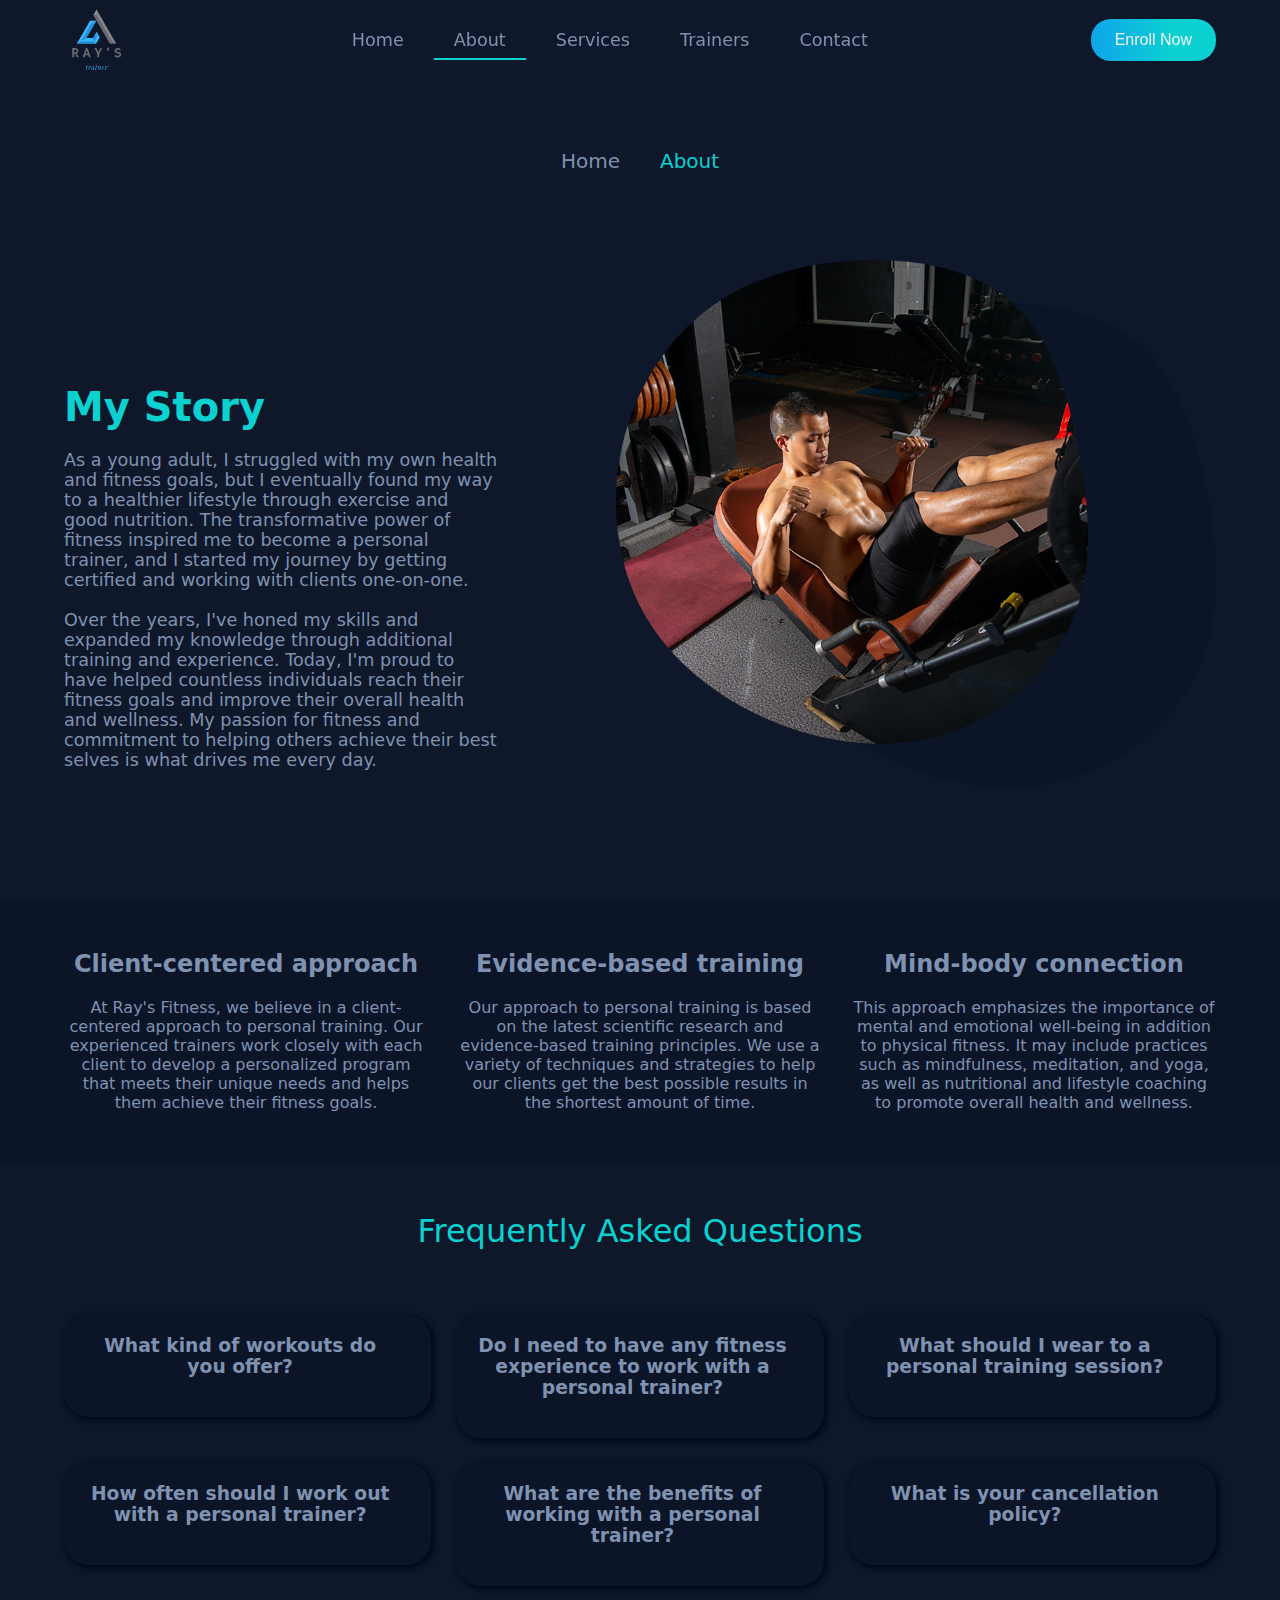
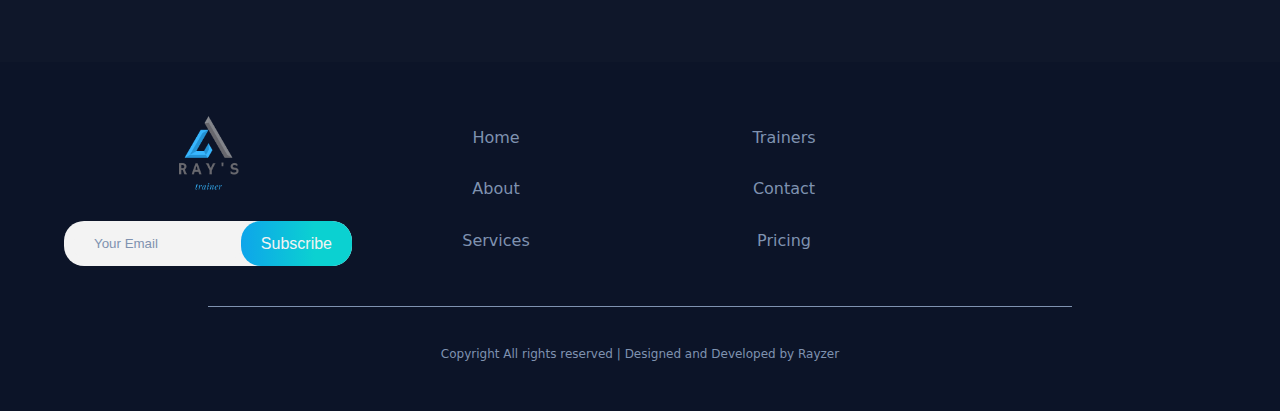
==== commit a7e1aefd: "m" ====
--- a/about.html
+++ b/about.html
@@ -17,7 +17,8 @@
     />
     <link rel="stylesheet" href="/styles/utility.css" />
     <link rel="stylesheet" href="styles/style.css" />
-    <title>Document</title>
+    <link rel="icon" type="image/png" href="/assets/Logos/MainLogo.png" />
+    <title>Rays Trainer</title>
   </head>
   <body class="body">
     <header class="header index__header">
@@ -142,7 +143,10 @@
       <div class="faq__container">
         <div class="faq__title">Frequently Asked Questions</div>
         <div class="card faq__item">
-          <div class="faq__question">What kind of workouts do you offer?</div>
+          <div class="faq__question">
+            <h3>What kind of workouts do you offer?</h3>
+            <i class="fa-solid fa-plus"></i>
+          </div>
           <div class="faq__answer">
             We offer a variety of workouts tailored to your fitness level and
             goals, including strength training, cardio, HIIT, and yoga.
@@ -150,8 +154,11 @@
         </div>
         <div class="card faq__item">
           <div class="faq__question">
-            Do I need to have any fitness experience to work with a personal
-            trainer?
+            <h3>
+              Do I need to have any fitness experience to work with a personal
+              trainer?
+            </h3>
+            <i class="fa-solid fa-plus"></i>
           </div>
           <div class="faq__answer">
             No, our personal trainers work with people of all fitness levels and
@@ -160,7 +167,47 @@
           </div>
         </div>
         <div class="card faq__item">
-          <div class="faq__question">What is your cancellation policy?</div>
+          <div class="faq__question">
+            <h3>What should I wear to a personal training session?</h3>
+            <i class="fa-solid fa-plus"></i>
+          </div>
+          <div class="faq__answer">
+            It's best to wear comfortable, breathable clothing that allows for a
+            full range of motion. You should also wear athletic shoes with good
+            support and traction to prevent injury and ensure proper form during
+            exercises.
+          </div>
+        </div>
+        <div class="card faq__item">
+          <div class="faq__question">
+            <h3>How often should I work out with a personal trainer?</h3>
+            <i class="fa-solid fa-plus"></i>
+          </div>
+          <div class="faq__answer">
+            The frequency of your sessions with a personal trainer will depend
+            on your fitness goals, current fitness level, and schedule.
+            Generally, it is recommended to work out with a personal trainer at
+            least once or twice a week to see significant progress and maintain
+            accountability.
+          </div>
+        </div>
+        <div class="card faq__item">
+          <div class="faq__question">
+            <h3>What are the benefits of working with a personal trainer?</h3>
+            <i class="fa-solid fa-plus"></i>
+          </div>
+          <div class="faq__answer">
+            Working with a personal trainer provides a variety of benefits,
+            including personalized workout plans, expert guidance and support,
+            accountability, motivation, and faster and more efficient progress
+            towards your fitness goals.
+          </div>
+        </div>
+        <div class="card faq__item">
+          <div class="faq__question">
+            <h3>What is your cancellation policy?</h3>
+            <i class="fa-solid fa-plus"></i>
+          </div>
           <div class="faq__answer">
             We require at least 24 hours notice for cancellations. If you cancel
             within 24 hours of your scheduled session, you may be charged for
@@ -224,5 +271,6 @@
     </footer>
 
     <script src="scripts/script.js"></script>
+    <script src="/scripts/aboutScript.js"></script>
   </body>
 </html>
--- a/styles/style.css
+++ b/styles/style.css
@@ -116,7 +116,7 @@
 /*//// Mobile Nav ////////*/
 
 .hamburger {
-  z-index: 10;
+  z-index: 100;
   right: 50px;
   top: 30px;
   width: 35px;
@@ -132,7 +132,7 @@
 .hamburger .bar,
 .hamburger::before,
 .hamburger::after {
-  z-index: 120;
+  z-index: 120 !important;
   content: "";
   display: block;
   width: 100%;
@@ -241,6 +241,7 @@
   justify-content: center;
 }
 .hero__content {
+  position: relative;
   align-self: self-end;
   display: grid;
   grid-template-columns: 1fr 1fr;
@@ -260,7 +261,7 @@
   flex-direction: column;
   text-align: left;
 }
-.hero__description--container::before {
+/* .hero__description--container::before {
   content: "";
   position: absolute;
   top: 0px;
@@ -271,7 +272,7 @@
   border-radius: 50%;
   filter: blur(130px);
   z-index: -10;
-}
+} */
 
 .hero__description--title {
   padding: 0;
@@ -328,7 +329,7 @@
 .hero__img img {
   z-index: 5;
 }
-.hero__img::before {
+/* .hero__img::before {
   content: "";
   position: absolute;
   bottom: 0px;
@@ -339,7 +340,7 @@
   border-radius: 50%;
   filter: blur(130px);
   z-index: -1;
-}
+} */
 .cta__btn {
   padding: 1rem 3rem;
   font-size: 1.75rem;
@@ -449,7 +450,8 @@
   display: flex;
   align-items: center;
   justify-content: space-evenly;
-  width: 1200px;
+  width: 90%;
+  max-width: 1200px;
   height: 200px;
   padding: 10px 20px;
   margin: auto;
@@ -902,6 +904,8 @@
 }
 .oa {
   background-color: var(--main);
+  position: relative;
+  z-index: 10;
 }
 .oa__container {
   display: grid;
@@ -936,8 +940,10 @@
   max-width: 1200px;
   display: grid;
   grid-template-columns: repeat(3, 1fr);
+  grid-auto-rows: minmax(100px, auto); /* Set minimum height for each row */
   margin: auto;
   grid-gap: 25px;
+  grid-auto-rows: auto;
 }
 .faq__title {
   grid-column: 1 / span 3;
@@ -949,25 +955,41 @@
 .faq__item {
   text-align: center;
   padding: 20px;
+  height: min-content;
+  transition: 0.5s all ease-in-out;
 }
 .faq__question {
-  font-size: 1.35rem;
+  font-size: 1rem;
   margin-bottom: 20px;
+  font-weight: 400;
   transition: 0.3s all;
+  display: flex;
+  align-items: center;
+  justify-content: space-between;
 }
 .faq__answer {
   font-size: 1rem;
   max-height: 0px;
   /* display: none; */
   overflow: hidden;
-  transition: all 1s;
-}
+  transition: all 0.5s ease-in-out !important;
+}
+
 .faq__item:hover .faq__question {
   color: var(--comp);
 }
-.faq__item:hover .faq__answer {
-  max-height: 400px;
+
+.faq__item i {
+  margin-left: 15px;
+  font-size: 1.5rem;
+  transition: 0.5s all;
+}
+.faq__active {
+  max-height: 100%;
   opacity: 1;
+}
+.faq__active-icon {
+  transform: rotate(135deg);
 }
 .about__cta {
   max-width: 600px;
@@ -1380,3 +1402,284 @@
 .trainers-intro__item:hover .trainers-intro__item--title {
   color: var(--comp);
 }
+.values__title {
+  font-size: xx-large;
+  color: var(--comp);
+  text-align: center;
+  margin-bottom: 40px;
+}
+.values__item--container {
+  width: 90%;
+  max-width: 1200px;
+  margin: auto;
+  display: grid;
+  grid-template-columns: repeat(2, 1fr);
+  grid-gap: 50px;
+}
+.values__item {
+  padding: 25px;
+}
+.values__item--title {
+  display: flex;
+  align-items: center;
+  justify-content: center;
+  margin: auto;
+  font-size: 1.75rem;
+  margin-bottom: 20px;
+}
+.values__item--title h4 {
+  margin-left: 10px;
+}
+.values__item--title i {
+  margin-right: 10px;
+  color: var(--comp);
+}
+.values__item--description {
+  font-size: 1.25rem;
+  text-align: center;
+}
+.pc__container {
+  display: grid;
+  margin: auto;
+  grid-template-columns: repeat(3, 1fr);
+  width: 90%;
+  max-width: 1200px;
+  grid-gap: 50px;
+}
+.pc__item {
+  display: flex;
+  align-items: center;
+  justify-content: center;
+  flex-direction: column;
+  width: 100%;
+  text-align: center;
+  padding: 10px 20px;
+  padding-bottom: 40px;
+  position: relative;
+}
+.pc__item--img {
+  width: 125px;
+  height: 125px;
+  position: absolute;
+  border-radius: 50%;
+  margin: auto;
+  border: 6px solid var(--sec);
+  top: 0;
+  left: 50%;
+  transform: translateX(-50%);
+  transition: 0.5s all;
+  z-index: 10;
+}
+.pc__item:hover .pc__item--img {
+  border: 6px solid var(--comp);
+  transform: translate(-50%, -50%);
+}
+.pc__item--img img {
+  width: 100%;
+  height: 100%;
+  border-radius: 50%;
+  object-fit: cover;
+}
+.pc__item--name {
+  font-size: 1.5rem;
+  font-weight: 600;
+  margin-top: 80px;
+  margin-bottom: 30px;
+  opacity: 0;
+  transition: 0.5s all;
+}
+.pc__item:hover .pc__item--name {
+  opacity: 1;
+}
+.pc__item--about {
+  margin-top: 20px;
+}
+.pc__item--about h4 {
+  font-size: 1.2rem;
+}
+.pc__item--about p {
+  font-size: 0.8rem;
+  width: 75%;
+  margin: auto;
+  padding: 40px 0px;
+}
+
+.pc__item--socials {
+  padding-top: 40px;
+  border-top: 0.1px solid var(--sec);
+  width: 100%;
+}
+.pc__item--socials a {
+  text-decoration: none;
+}
+.pc__item--socials i {
+  font-size: 2rem;
+  color: var(--sec);
+  margin: 0px 20px;
+  transition: 0.3s all;
+}
+.pc__item--socials i:hover {
+  color: var(--comp);
+  transform: translateY(-10%);
+}
+.pc__title {
+  margin: 30px;
+  margin-bottom: 100px;
+  font-size: xx-large;
+  color: var(--comp);
+  font-weight: bold;
+  text-align: center;
+}
+.prices {
+  height: 100vh;
+  display: flex;
+  align-items: center;
+  justify-content: center;
+}
+.prices__container {
+  display: grid;
+  grid-template-columns: repeat(3, 1fr);
+  width: 90%;
+  max-width: 1200px;
+  grid-gap: 25px;
+}
+.prices__container button {
+  margin: auto;
+  font-weight: bold;
+}
+
+.prices__item {
+  border: 1px solid var(--sec);
+  padding: 50px 25px;
+  border-radius: 25px;
+  display: flex;
+  align-items: start;
+  justify-content: space-around;
+  flex-direction: column;
+  transition: 0.3s all;
+}
+.prices__item:hover {
+  border: 1px solid var(--comp);
+}
+.prices__item--title {
+  font-size: 1.75rem;
+}
+.price {
+  font-size: 3rem;
+  font-weight: bold;
+}
+.prices__item--content ul li {
+  text-decoration: none;
+  list-style: none;
+  margin: 10px 0px;
+  display: flex;
+  align-items: center;
+  justify-content: start;
+  flex-direction: row;
+}
+.pricing-btn {
+  background-color: var(--main);
+  border: 1px solid var(--comp);
+  border-radius: 20px;
+  cursor: pointer;
+  padding: 0.8rem 2rem;
+  font-size: 1rem;
+  transition: all 0.5s ease;
+  color: var(--sec);
+}
+.pricing-btn:hover {
+  background-color: var(--comp);
+  color: var(--main);
+}
+.prices__item--2 {
+  transform: scale(1.1);
+  margin: 0px 20px;
+  position: relative;
+  border: 1px solid var(--comp);
+}
+.prices__tag {
+  position: absolute;
+  top: 20px;
+  right: 20px;
+  background-color: var(--comp);
+  color: var(--main);
+  padding: 7px 20px;
+  font-size: 0.5rem;
+  border-radius: 25px;
+}
+.prices__item i {
+  margin-right: 15px;
+  color: var(--comp);
+}
+.hero__index {
+  position: relative;
+  z-index: 1;
+}
+.blur-1 {
+  position: absolute;
+  content: "";
+  top: 40%;
+  left: -10%;
+  height: 170px;
+  width: 200px;
+  background-color: #0bd1d1;
+  filter: blur(130px);
+  border-radius: 50%;
+
+  z-index: -2;
+}
+.blur-2 {
+  position: absolute;
+  content: "";
+  top: 60%;
+  right: -8%;
+  height: 170px;
+  width: 200px;
+  background-color: #0bd1d1;
+  filter: blur(130px);
+  border-radius: 50%;
+  z-index: -2;
+  display: none;
+}
+@media screen and (max-width: 1130px) {
+  .hero__description--title {
+    font-size: 1.5rem;
+  }
+  .hero__description--text p {
+    font-size: 1.25rem;
+  }
+  .cta__btn {
+    font-size: 1.25rem;
+    padding: 0.75rem 1.75rem;
+  }
+  .perks__container {
+    grid-template-columns: 1fr;
+    max-width: 500px;
+  }
+  .services__container {
+    display: flex;
+    align-items: center;
+    justify-content: center;
+    flex-direction: column;
+  }
+  .services__header--container {
+    max-width: 100%;
+    margin: 0px 0px 25px 0px;
+    text-align: center;
+  }
+  .services__container {
+    height: 300px;
+  }
+  .swiper__container {
+    width: 90%;
+  }
+  .trainers__container {
+    display: grid;
+    grid-template-columns: 1fr;
+    width: 90%;
+    max-width: 500px;
+  }
+  .trainer__item {
+    margin-bottom: 50px;
+  }
+}
